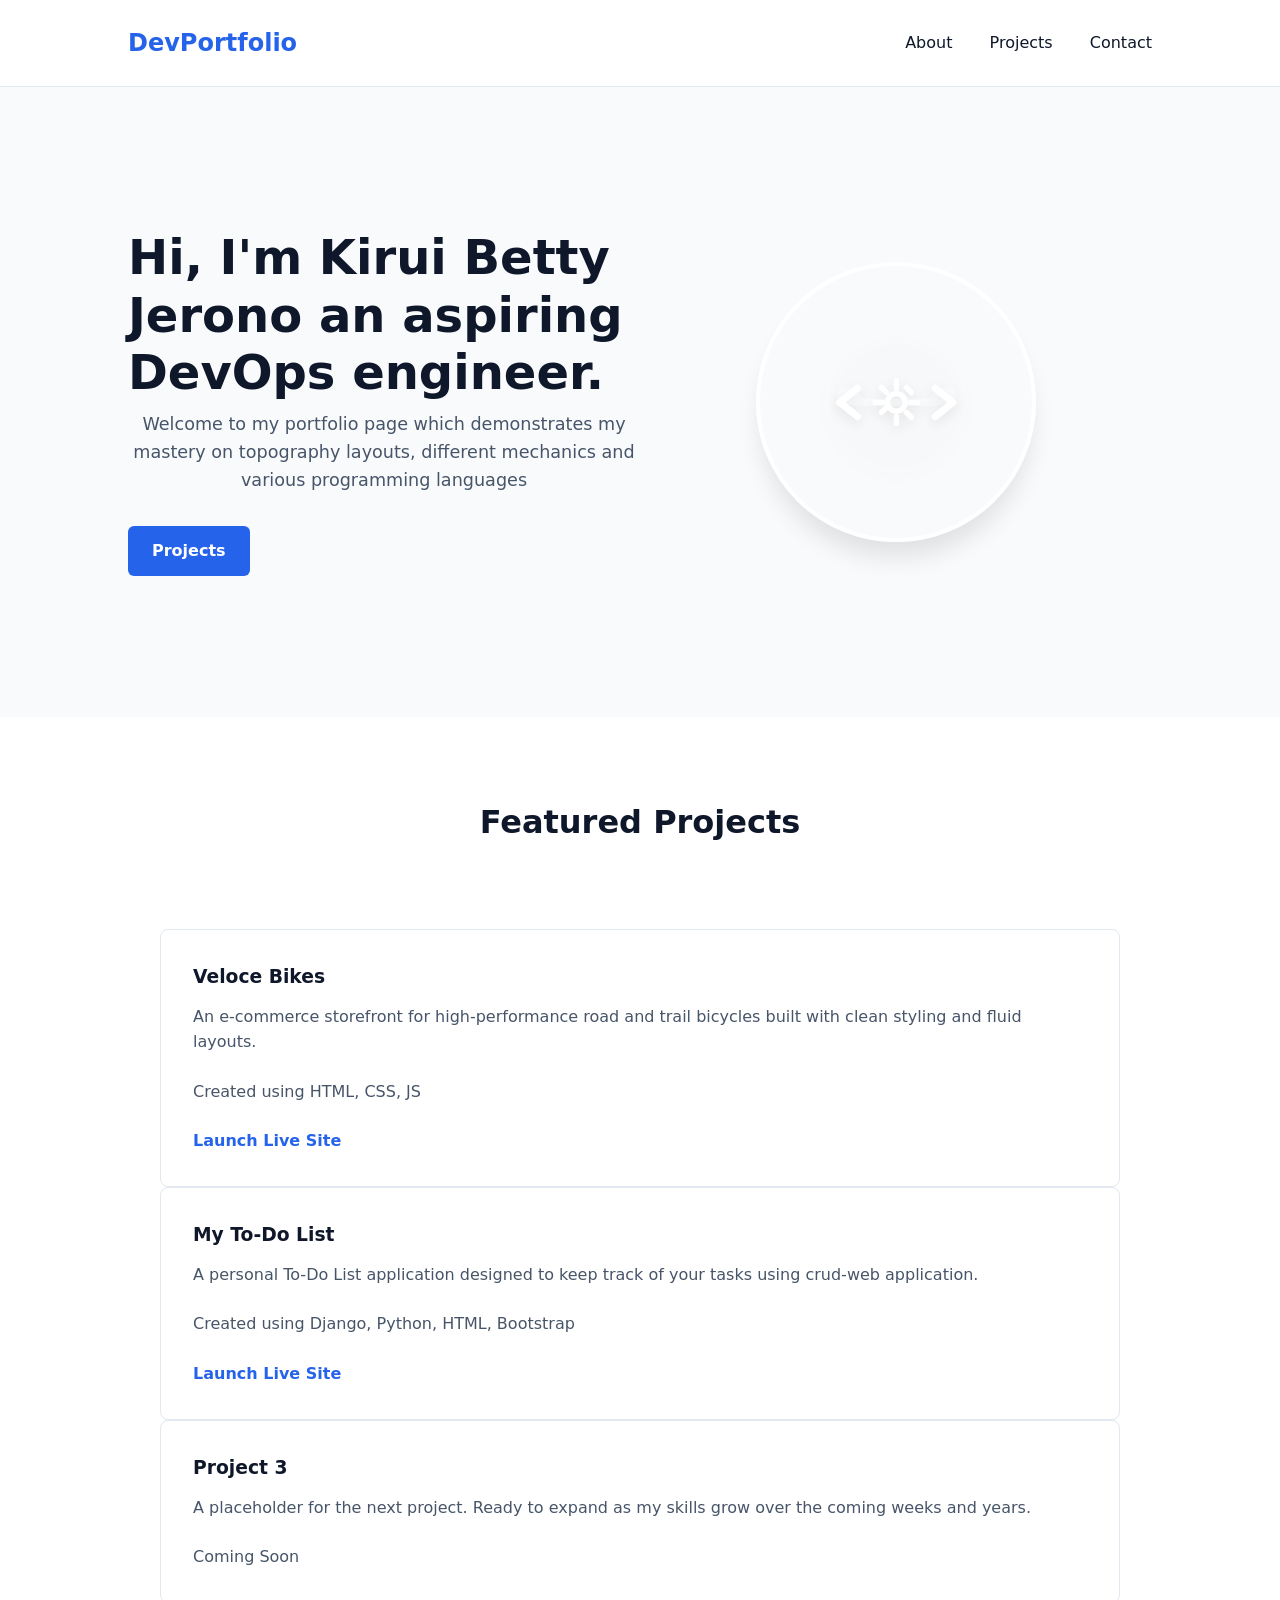
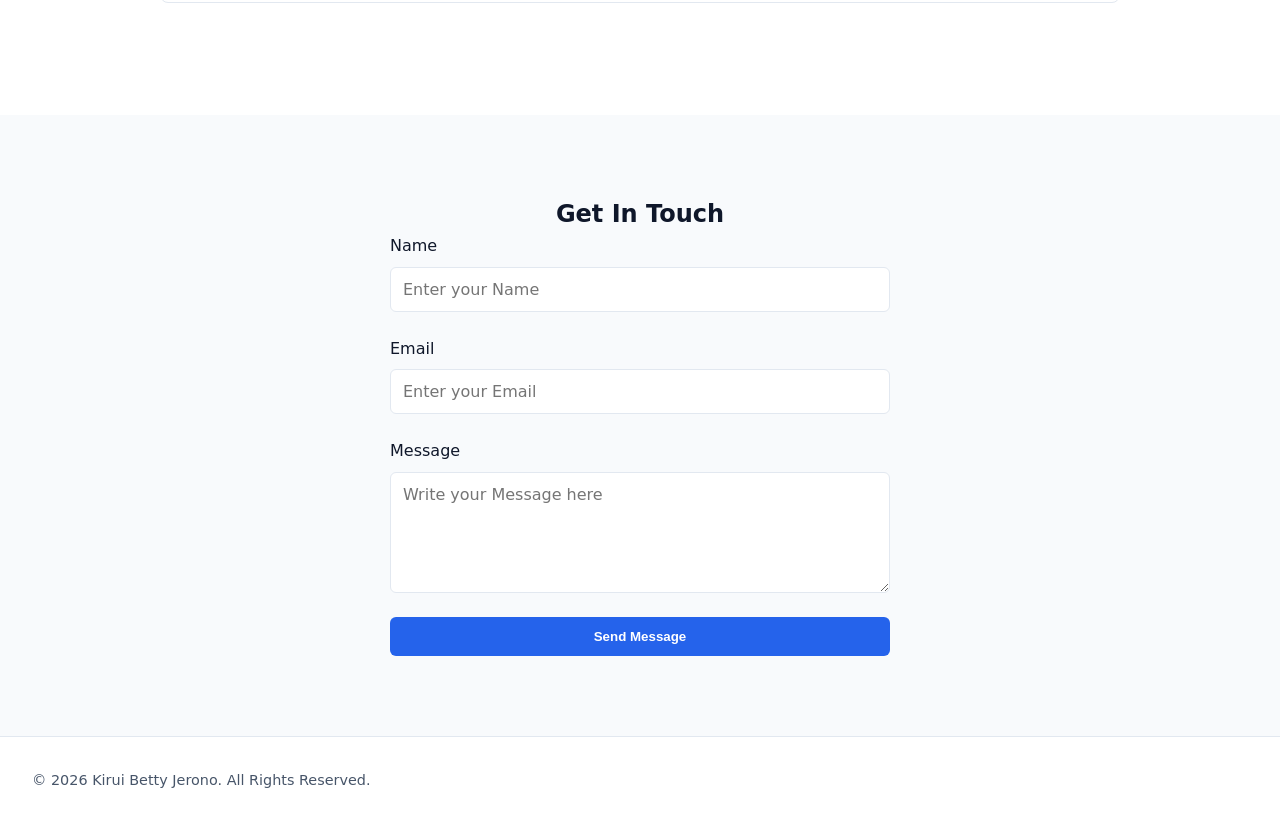
==== index.html @ 4b7d2c31 "Just updated my Portfolio with the newest application I made." ====
<!DOCTYPE html>
<html lang="en">
<head>
    <meta charset="UTF-8">
    <meta name="viewport" content="width=device-width, initial-scale=1.0">
    <title>Portfolio</title>
    <link rel="stylesheet" href="style.css">
    <link rel="icon" type="image/jpg" href="images/Avatar.jpg">
</head>
<body>
    
    <!-- Navigation header -->
     <header class="main-header">
        <div class="logo">DevPortfolio</div>
        <nav class="nav-links">
            <a href="#about">About</a>
            <a href="#projects">Projects</a>
            <a href="#contact">Contact</a>
        </nav>
     </header>

     <main>
        <!-- Hero Section -->
         <section id="about" class="hero-section">
            <div class="hero-content">
                <h1>Hi, I'm Kirui Betty Jerono an aspiring DevOps engineer.</h1>
                <p>Welcome to my portfolio page which demonstrates my mastery on topography layouts, different mechanics and various programming languages</p>
                <a href="#projects" class="btn">Projects</a>
            </div>

            <!-- Right Side: Flexbox Avatar Placeholder -->
             <div class="hero-avatar-wrapper">
                <div class="avatar-placeholder">

                    <!-- Inline DevOps Vector Graphics -->
                     <svg xmlns="" viewBox="0 0 100 100" class="devops-svg">
                        <!-- Glowing background design element -->
                        <circle cx="50" cy="50" r="40" fill="rgba(255, 255, 255, 0.1)" />

                        <!-- DevOps infrastructure loop / Infinity Sign-->
                        <path d="M30 50 C 20 35, 10 50 30 50 C 50 50, 50 50, 70 50 C 90 50, 80 35, 70 50 C 50 50, 50 50, 30 50 Z"
                              fill="none" stroke="#ffffff" stroke-width="4" stroke-linecap="round" stroke-linejoin="round" opacity="0.3"/>

                        <!-- Center Gear (Automation) -->
                        <path d="M50 38 L50 42 M50 58 L50 62 M38 50 L42 50 M58 50 L62 50 M41.5 41.5 L44.3 44.3 M55.7 55.7 L58.5 58.5 M41.5 55.7 L44.3 52.9 M55.7 41.5 L58.5 44.3" 
                              stroke="#ffffff" stroke-width="3" stroke-linecap="round" />/>
                        <circle cx="50" cy="50" r="5" fill="none" stroke="#ffffff" stroke-width="3" />
                        
                        <!-- Code Brackets (Development) -->
                        <path d="M28 42 L18 50 L28 58" fill="none" stroke="#ffffff" stroke-width="4" stroke-linecap="round" stroke-linejoin="round" />
                        <path d="M72 42 L82 50 L72 58" fill="none" stroke="#ffffff" stroke-width="4" stroke-linecap="round" stroke-linejoin="round" />
                     </svg>
                </div>
             </div>
         </section>

         <!-- Portfolio Gallery -->
          <section id="projects" class="projects-section">
            <h2>Featured Projects</h2>
            <div class="card-content">

                <!-- Project Card 1: Veloce Bikes -->
                 <article class="project-card">
                    <div class="card-content">
                        <h3>Veloce Bikes</h3>
                        <p>An e-commerce storefront for high-performance road and trail bicycles built with clean styling and fluid layouts.</p>
                        <p>Created using HTML, CSS, JS</p>
                        <a href="https://blockbird77.github.io/veloce-bikes-ecommerce/" target="_blank" class="card-link">Launch Live Site</a>
                    </div>
                 </article>

                 <!-- Project Card 2: My To-Do List -->
                  <article class="project-card">
                    <div class="card-content">
                        <h3>My To-Do List</h3>
                        <p>A personal To-Do List application designed to keep track of your tasks using crud-web application.</p>
                        <p>Created using Django, Python, HTML, Bootstrap</p>
                        <a href="https://bee77.pythonanywhere.com/" target="_blank" class="card-link">Launch Live Site</a>
                    </div>
                  </article>

                 <!-- Project Card 3: My next project -->
                  <article class="project-card">
                    <div class="card-content">
                        <h3>Project 3</h3>
                        <p>A placeholder for the next project. Ready to expand as my skills grow over the coming weeks and years.</p>
                        <span class="card-link-disabled">Coming Soon</span>
                    </div>
                 </article>
            </div>
          </section>

          <!-- Contact Form -->
           <section id="contact" class="contact-section">
            <h2>Get In Touch</h2>
            <form action="" class="contact-form">
                <div class="form-group">
                    <label for="name">Name</label>
                    <input type="text" id="name" required placeholder="Enter your Name">
                </div>
                <div class="form-group">
                    <label for="email">Email</label>
                    <input type="email" id="email" required placeholder="Enter your Email">
                </div>
                <div class="form-group">
                    <label for="message">Message</label>
                    <textarea name="message" id="message" rows="5" required placeholder="Write your Message here"></textarea>
                </div>
                <button type="submit" class="btn"> Send Message</button>
            </form>
           </section>
     </main>

     <!-- Footer -->
      <footer class="main-footer">
        <p> © 2026 Kirui Betty Jerono. All Rights Reserved. </p>
      </footer>
</body>
</html>
---- style.css ----
/* CSS Variables (Dark Mode Setup) */
*{
    margin: 0;
    padding: 0;
    box-sizing: border-box;
}
:root{
    --bg-primary: #ffffff;
    --bg-secondary: #f8fafc;
    --card-bg: #ffffff;
    --text-main: #0f172a;
    --text-muted: #475569;
    --accent: #2563eb;
    --border-colour: #e2e8f0;
}

/* Automatic Dark Mode Switcher */
@media (prefers-color-scheme: dark) {
    :root {
        --bg-primary: #0f172a;
        --bg-secondary: #1e293b;
        --card-bg: #1e293b;
        --text-main: #f8fafc;
        --text-muted: #94a3b8;
        --accent: #3b82f6;
        --border-colour: #334155; 
    }
}
html{
    scroll-behavior: smooth;
}
body{
    font-family: system-ui, -apple-system, BlinkMacSystemFont, 'Segoe UI', Roboto, Oxygen, Ubuntu, Cantarell, 'Open Sans', 'Helvetica Neue', sans-serif;
    background-color: var(--bg-primary);
    color: var(--text-main);
    line-height: 1.6;
    transition: background-colour 0.3s ease, colour 0.3s ease;
}

/* Layouts (Header & Nav) */
.main-header{
    display: flex;
    justify-content: space-between;
    align-items: center;
    padding: 1.5rem 10%;
    background-color: var(--bg-primary);
    border-bottom: 1px solid var(--border-colour);
    position: sticky;
    top: 0;
    z-index: 100;
}
.logo{
    font-size: 1.5rem;
    font-weight: 700;
    color: var(--accent);
}
.nav-links a{
    color: var(--text-main);
    text-decoration: none;
    margin-left: 2rem;
    font-weight: 500;
    transition: colour 0.2s;
}
.nav-links a:hover{
    color: var(--accent);
}

/* Sections (Flexbox Hero) */
section{
    padding: 5rem 10%;
}
.hero-section{
    display: flex;
    justify-content: center;
    align-items: center;
    min-height: 70vh;
    background-color: var(--bg-secondary);
}
.hero-content{
    flex: 1;
    text-align: left;
}
.hero-content h1{
    font-size: 3rem;
    margin-bottom: 0.5rem;
    line-height: 1.2;
}
.hero-content p{
    font-size: 1.2rem;
    color: var(--text-muted);
    max-width: 600px;
    margin-bottom: 2rem;
    align-items: center;
    text-align: center;
}
.hero-container{
    display: flex;
    align-items: center;
    justify-content: space-between;
    width: 100%;
    gap: 4rem;
}
.subtitle{
    font-size: 1.4rem;
    color: var(--accent);
    font-weight: 600;
    margin-bottom: 1.5rem;
}
.hero-content p:not(.subtitle){
    font-size: 1.1rem;
    color: var(--text-muted);
    margin-bottom: 2rem;
    max-width: 550px;
}
.hero-avatar-wrapper{
    flex: 1;
    display: flex;
    justify-content: center;
    align-items: center;
}
.avatar-placeholder{
    width: 280px;
    height: 280px;
    border-radius: 50%;
    background: linear-gradient(135deg var(--accent));
    display: flex;
    justify-content: center;
    align-items: center;
    box-shadow: 0 20px 25px -5px rgba(0, 0, 0, 0.1);
    border: 4px solid var(--card-bg);
}
.avatar-placeholder span{
    color: #ffffff;
    font-size: 4rem;
    font-weight: 700;
    letter-spacing: 2px;
}
.avatar-placeholder img{
    width: 100%;
    height: 100%;
    object-fit: cover;
    border-radius: 50%;
}
.devops-svg{
    width: 65%;
    height: 65%;
    filter: drop-shadow( 0 4px 6px rgba(0, 0, 0, 0.1));
}
.btn{
    display: inline-block;
    background-color: var(--accent);
    color: #ffffff;
    padding: 0.75rem 1.5rem;
    border: none;
    border-radius: 6px;
    text-decoration: none;
    font-weight: 600;
    cursor: pointer;
    transition: opacity 0.2s;
}
.btn:hover{
    opacity: 0.9;
}

/* Responsive design: Stacj vertically on smaller screens */
@media (max-width: 768px) {
    .hero-container{
        flex-direction: column-reverse;
        text-align: center;
        gap: 2rem;
    }
    .hero-content{
        text-align: center;
    }
    .hero-content p:not(.subtitle) {
        margin: 0 auto 2rem auto;
    }
    .avatar-placeholder{
        width: 200px;
        height: 200px;
    }
}

/* Grid (Project Section) */
.projects-section h2{
    text-align: center;
    margin-bottom: 3rem;
    font-size: 2rem;
}
.projects-grid{
    display: grid;
    grid-template-columns: repeat(auto-fit, minmax(300px, 1fr));
    gap: 2rem;
}
.project-card{
    background-color: var(--card-bg);
    border: 1px solid var(--border-colour);
    border-radius: 8px;
    overflow: hidden;
    transition: transform 0.2s, box-shadow 0.2s;
}
.project-card:hover{
    transform: translateY(-4px);
    box-shadow: 0 10px 15px -3px rgba(0, 0, 0, 0.1);
}
.card-content{
    padding: 2rem;
}
.card-content h3{
    margin-bottom: 0.75rem;
}
.card-content p{
    color: var(--text-muted);
    margin-bottom: 1.5rem;
}
.card-link{
    color: var(--accent);
    text-decoration: none;
    font-weight: 600;
}.card-link-disabled{
    color: var(--text-muted);
    font-size: italic;
}

/* Forms & Inputs (Contact Section) */
.contact-section{
    background-color: var(--bg-secondary);
    display: flex;
    flex-direction: column;
    align-items: center;
}
.contact-form{
    width: 100%;
    max-width: 500px;
    display: flex;
    flex-direction: column;
    gap: 1.5rem;
}
.form-group{
    display: flex;
    flex-direction: column;
    gap: 0.5rem;
}
.form-group label{
    font-weight: 500;
}
.form-group input, .form-group textarea{
    padding: 0.75rem;
    border: 1px solid var(--border-colour);
    border-radius: 6px;
    background-color: var(--bg-primary);
    color: var(--text-main);
    font-family: inherit;
    font-size: 1rem;
}.form-group input:focus{
    outline: 2px solid var(--accent);
}

/* Footer */
.main-footer{
    text-align: canter;
    padding: 2rem;
    border-top: 1px solid var(--border-colour);
    color: var(--text-muted);
    font-size: 0.9rem;
}
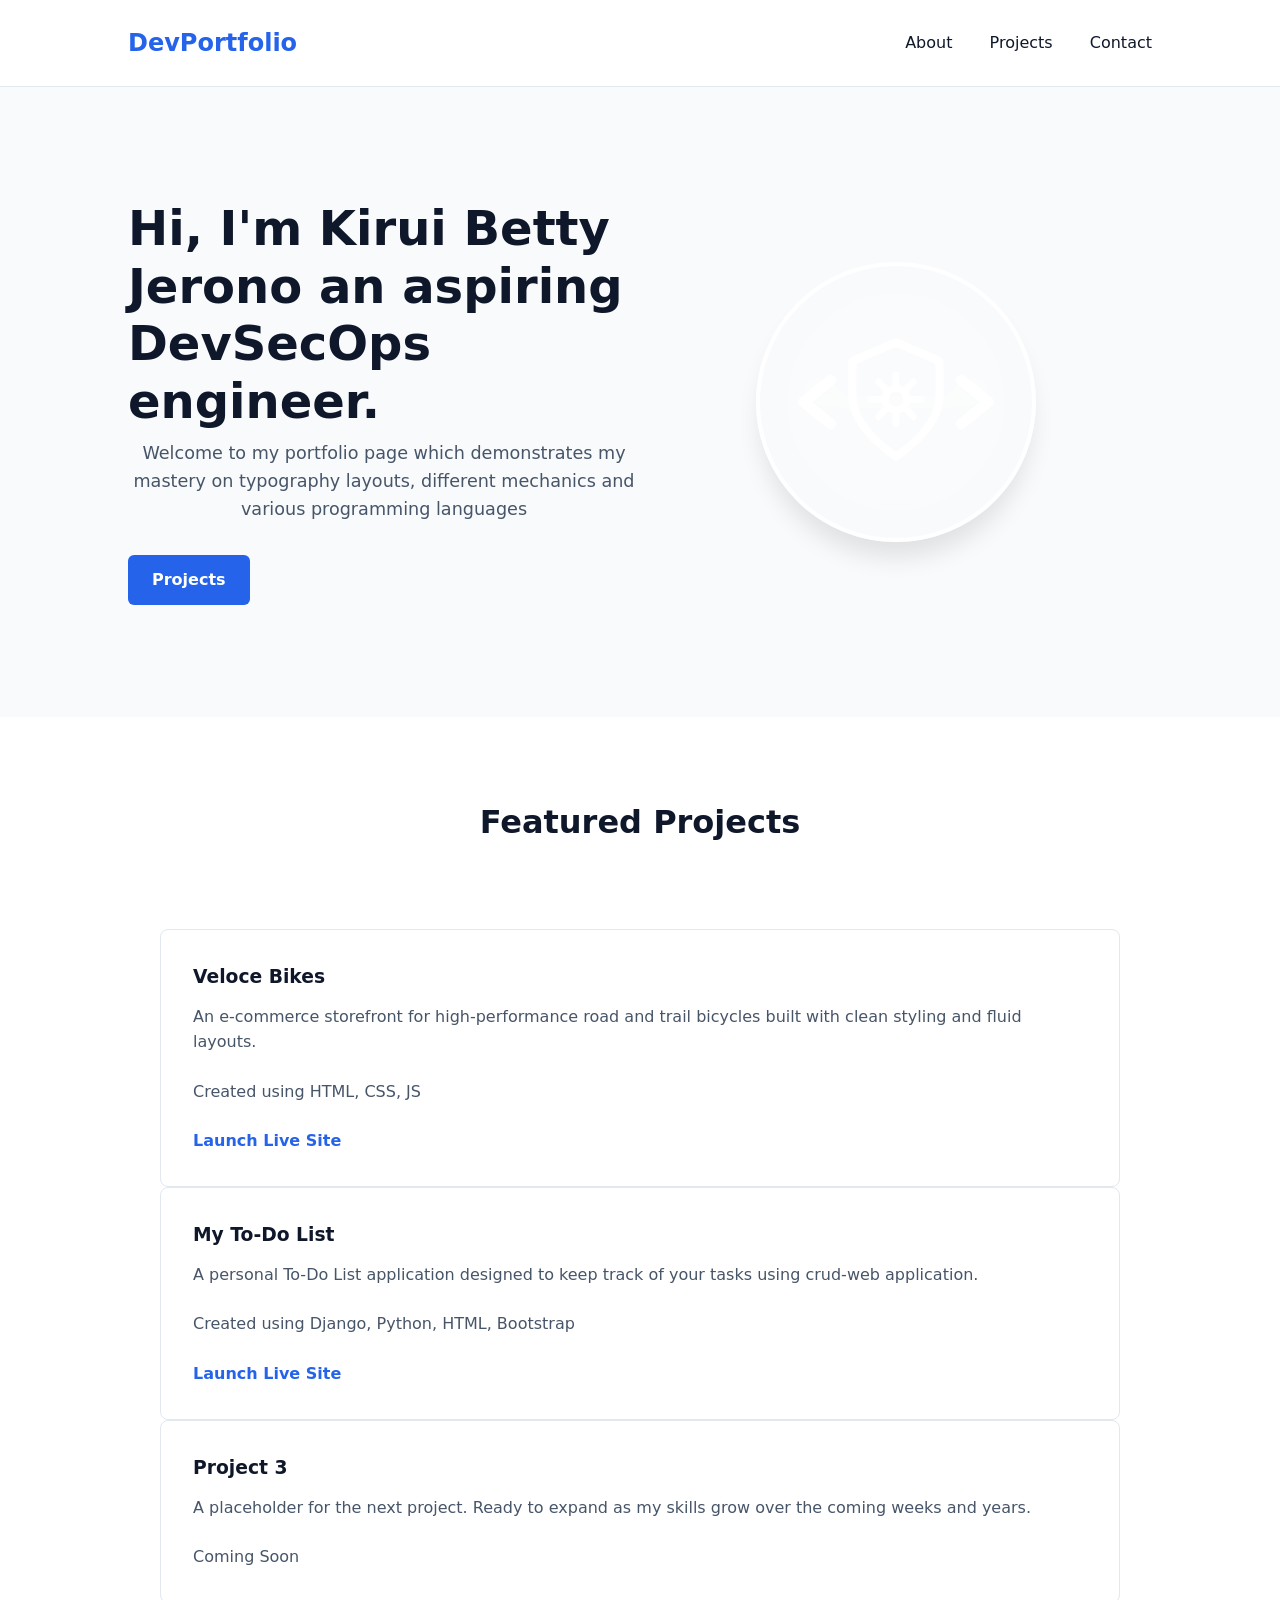
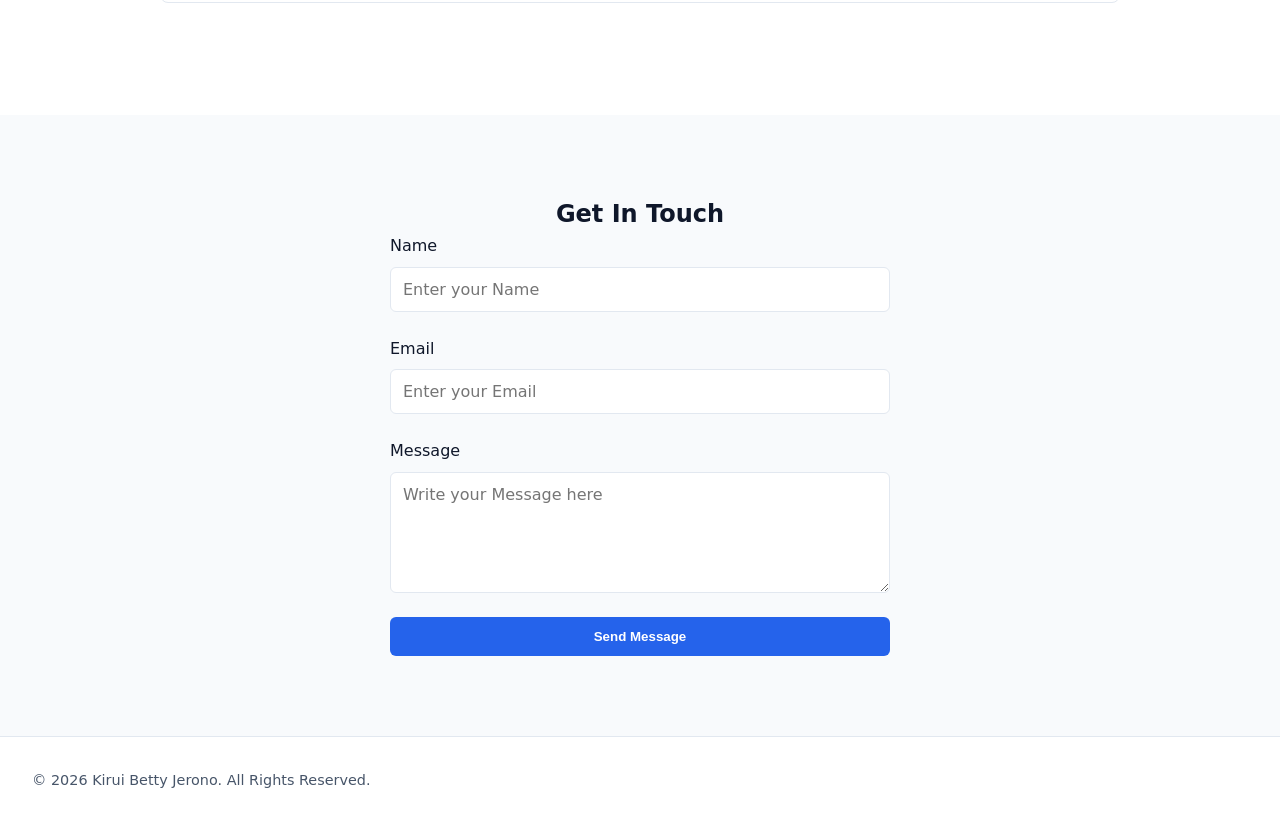
==== commit ad1e3c85: "Updating Sec in DevSecOps and changing minor words." ====
--- a/index.html
+++ b/index.html
@@ -23,8 +23,8 @@
         <!-- Hero Section -->
          <section id="about" class="hero-section">
             <div class="hero-content">
-                <h1>Hi, I'm Kirui Betty Jerono an aspiring DevOps engineer.</h1>
-                <p>Welcome to my portfolio page which demonstrates my mastery on topography layouts, different mechanics and various programming languages</p>
+                <h1>Hi, I'm Kirui Betty Jerono an aspiring DevSecOps engineer.</h1>
+                <p>Welcome to my portfolio page which demonstrates my mastery on typography layouts, different mechanics and various programming languages</p>
                 <a href="#projects" class="btn">Projects</a>
             </div>
 
@@ -32,23 +32,27 @@
              <div class="hero-avatar-wrapper">
                 <div class="avatar-placeholder">
 
-                    <!-- Inline DevOps Vector Graphics -->
-                     <svg xmlns="" viewBox="0 0 100 100" class="devops-svg">
+                    <!-- Inline DevSecOps Vector Graphics -->
+                     <svg xmlns="http://w3.org" viewBox="0 0 100 100" class="devsecops-svg">
                         <!-- Glowing background design element -->
                         <circle cx="50" cy="50" r="40" fill="rgba(255, 255, 255, 0.1)" />
 
                         <!-- DevOps infrastructure loop / Infinity Sign-->
                         <path d="M30 50 C 20 35, 10 50 30 50 C 50 50, 50 50, 70 50 C 90 50, 80 35, 70 50 C 50 50, 50 50, 30 50 Z"
                               fill="none" stroke="#ffffff" stroke-width="4" stroke-linecap="round" stroke-linejoin="round" opacity="0.3"/>
+                        
+                        <!-- Security Shield (Sec) -->
+                        <path d="M50 28 L66 35 V48 C66 60 50 70 50 70 C50 70 34 60 34 48 V35 Z"
+                              fill="rgba(255, 255, 255, 0.08)" stroke="#ffffff" stroke-width="3" stroke-linejoin="round" />
 
-                        <!-- Center Gear (Automation) -->
-                        <path d="M50 38 L50 42 M50 58 L50 62 M38 50 L42 50 M58 50 L62 50 M41.5 41.5 L44.3 44.3 M55.7 55.7 L58.5 58.5 M41.5 55.7 L44.3 52.9 M55.7 41.5 L58.5 44.3" 
-                              stroke="#ffffff" stroke-width="3" stroke-linecap="round" />/>
-                        <circle cx="50" cy="50" r="5" fill="none" stroke="#ffffff" stroke-width="3" />
+                        <!-- Center Gear (Ops / Automation) -->
+                        <path d="M50 40 L50 43 M50 55 L50 58 M41 49 L44 49 M56 49 L59 49 M43.6 42.6 L45.8 44.8 M54.2 53.2 L56.4 55.4 M43.6 55.4 L45.8 53.2 M54.2 44.8 L56.4 42.6" 
+                              stroke="#ffffff" stroke-width="2.5" stroke-linecap="round" />
+                        <circle cx="50" cy="49" r="4" fill="none" stroke="#ffffff" stroke-width="2.5" />
                         
-                        <!-- Code Brackets (Development) -->
-                        <path d="M28 42 L18 50 L28 58" fill="none" stroke="#ffffff" stroke-width="4" stroke-linecap="round" stroke-linejoin="round" />
-                        <path d="M72 42 L82 50 L72 58" fill="none" stroke="#ffffff" stroke-width="4" stroke-linecap="round" stroke-linejoin="round" />
+                        <!-- Code Brackets (Dev / Development) -->
+                        <path d="M26 42 L16 50 L26 58" fill="none" stroke="#ffffff" stroke-width="4" stroke-linecap="round" stroke-linejoin="round" />
+                        <path d="M74 42 L84 50 L74 58" fill="none" stroke="#ffffff" stroke-width="4" stroke-linecap="round" stroke-linejoin="round" />
                      </svg>
                 </div>
              </div>
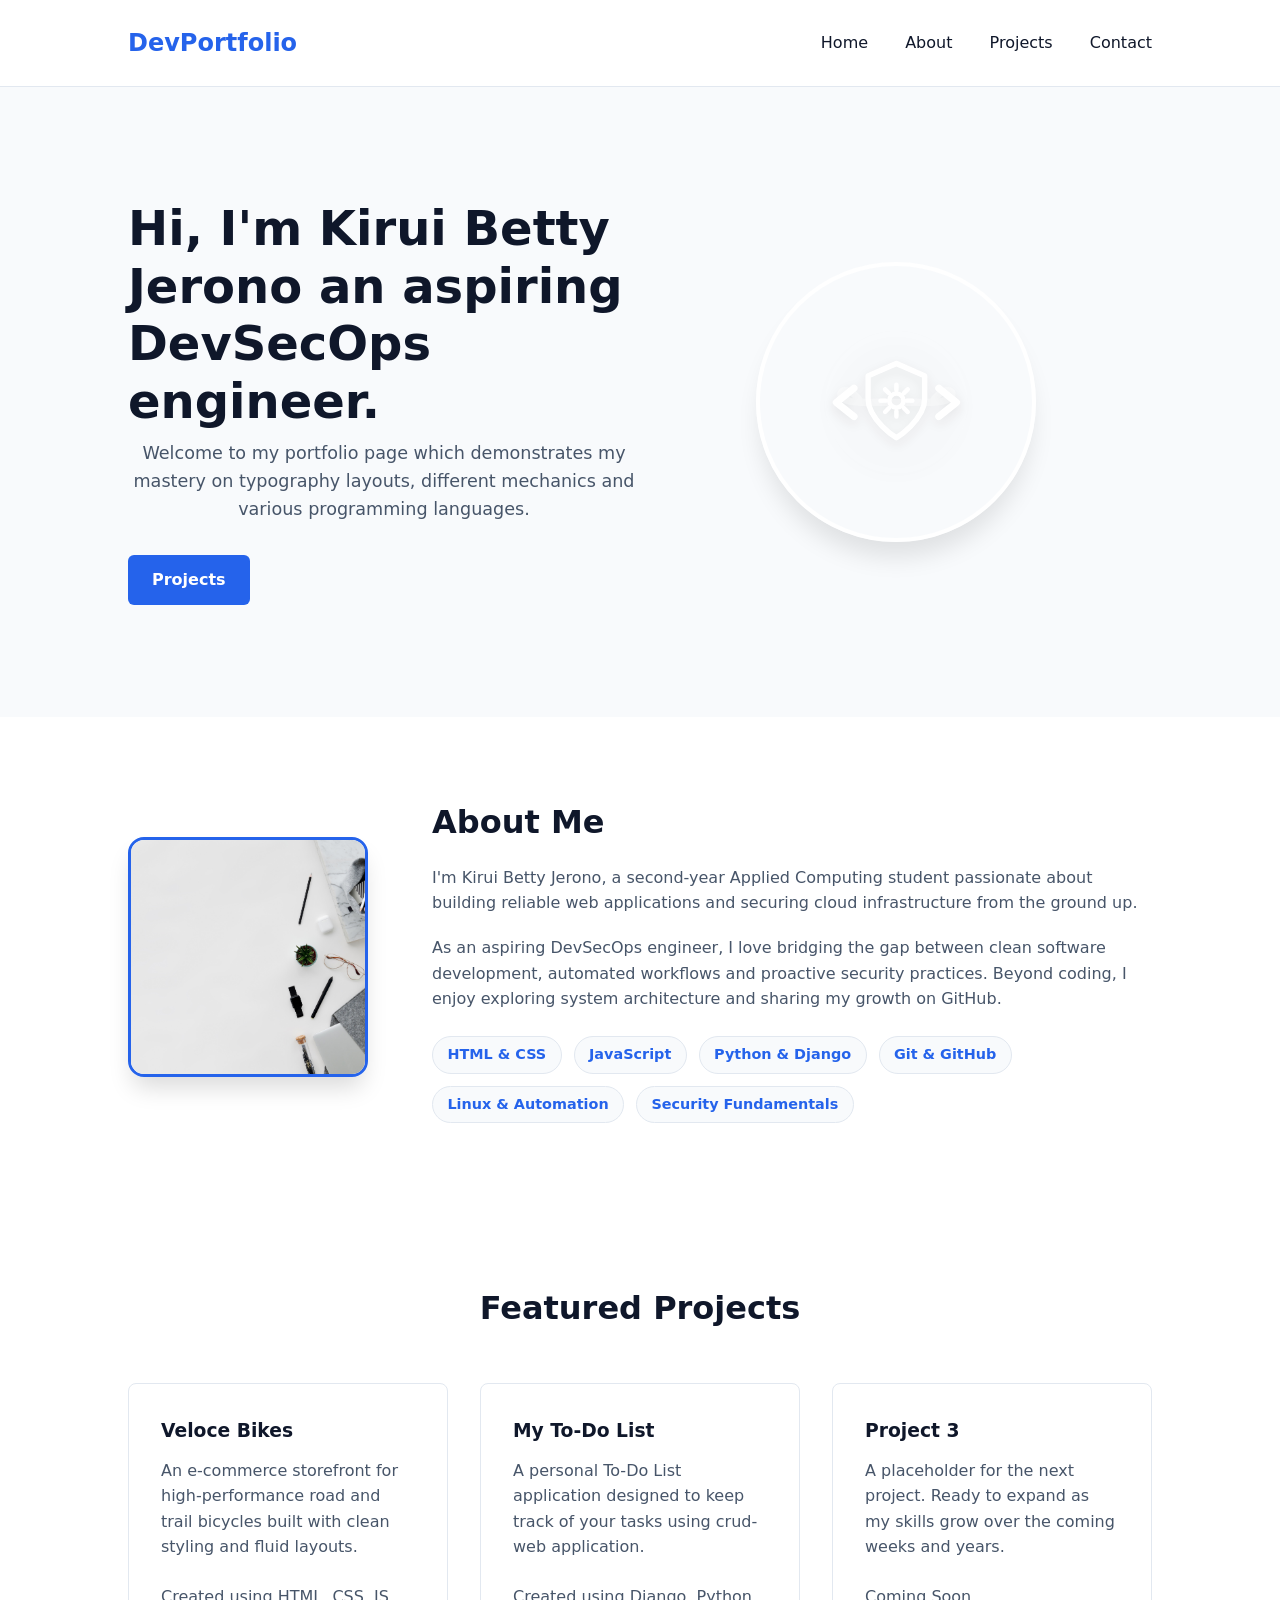
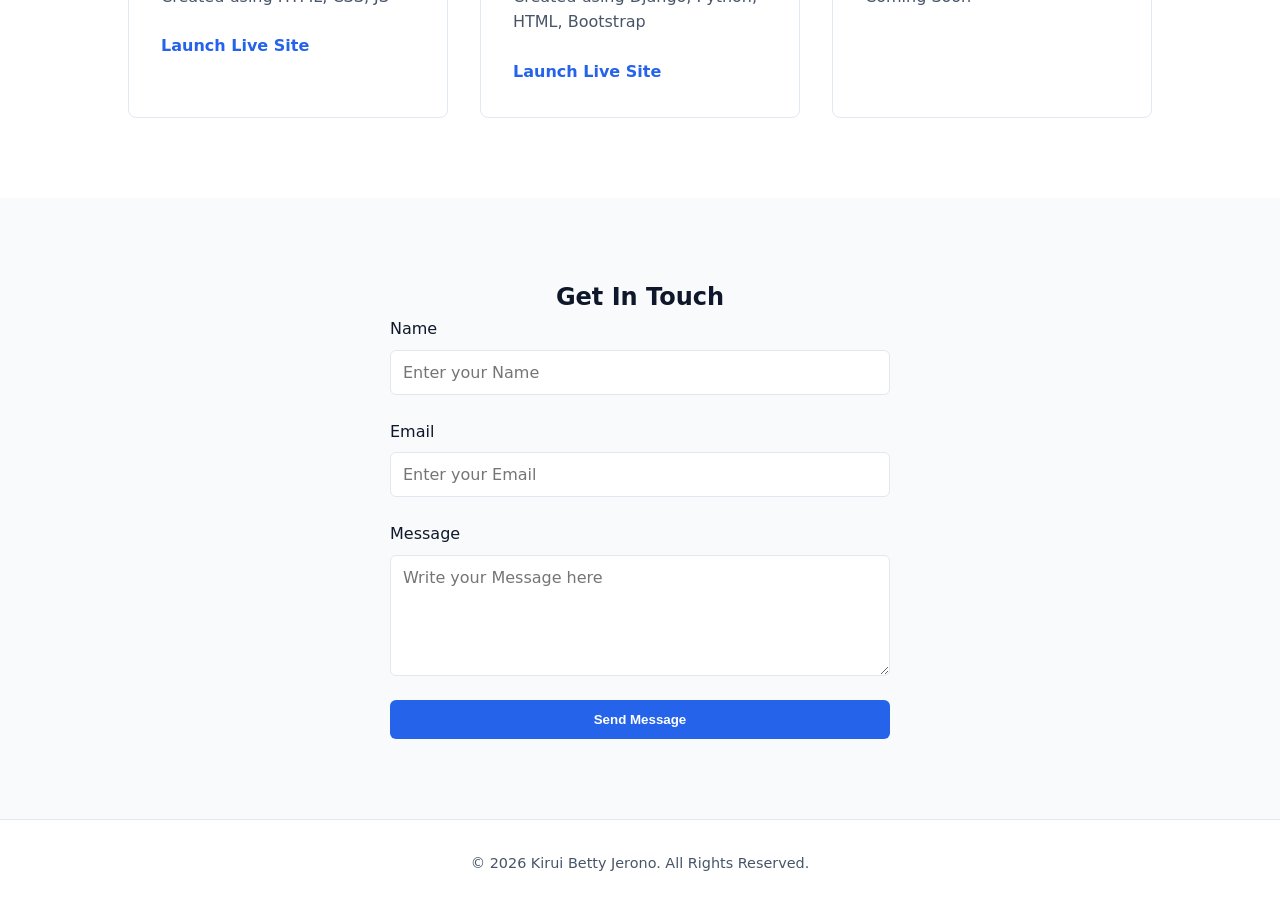
==== commit 11b1546b: "Adding a home page and About Me page and updating CSS." ====
--- a/index.html
+++ b/index.html
@@ -13,6 +13,7 @@
      <header class="main-header">
         <div class="logo">DevPortfolio</div>
         <nav class="nav-links">
+            <a href="#home">Home</a>
             <a href="#about">About</a>
             <a href="#projects">Projects</a>
             <a href="#contact">Contact</a>
@@ -21,10 +22,10 @@
 
      <main>
         <!-- Hero Section -->
-         <section id="about" class="hero-section">
+         <section id="home" class="hero-section">
             <div class="hero-content">
                 <h1>Hi, I'm Kirui Betty Jerono an aspiring DevSecOps engineer.</h1>
-                <p>Welcome to my portfolio page which demonstrates my mastery on typography layouts, different mechanics and various programming languages</p>
+                <p>Welcome to my portfolio page which demonstrates my mastery on typography layouts, different mechanics and various programming languages.</p>
                 <a href="#projects" class="btn">Projects</a>
             </div>
 
@@ -58,10 +59,32 @@
              </div>
          </section>
 
+         <!-- About Me Section -->
+          <section id="about" class="about-section">
+            <div class="about-container">
+                <div class="about-image">
+                    <img src="images/Avatar.jpg" alt="Kirui Betty Jerono">
+                </div>
+                <div class="about-text">
+                    <h2>About Me</h2>
+                    <p>I'm Kirui Betty Jerono, a second-year Applied Computing student passionate about building reliable web applications and securing cloud infrastructure from the ground up.</p>
+                    <p>As an aspiring DevSecOps engineer, I love bridging the gap between clean software development, automated workflows and proactive security practices. Beyond coding, I enjoy exploring system architecture and sharing my growth on GitHub.</p>
+                    <div class="skills-tags">
+                        <span>HTML &amp; CSS</span>
+                        <span>JavaScript</span>
+                        <span>Python &amp; Django</span>
+                        <span>Git &amp; GitHub</span>
+                        <span>Linux &amp; Automation</span>
+                        <span>Security Fundamentals</span>
+                    </div>
+                </div>
+            </div>
+          </section>
+
          <!-- Portfolio Gallery -->
           <section id="projects" class="projects-section">
             <h2>Featured Projects</h2>
-            <div class="card-content">
+            <div class="projects-grid">
 
                 <!-- Project Card 1: Veloce Bikes -->
                  <article class="project-card">
--- a/style.css
+++ b/style.css
@@ -122,7 +122,7 @@
     width: 280px;
     height: 280px;
     border-radius: 50%;
-    background: linear-gradient(135deg var(--accent));
+    background: linear-gradient(135deg, #0f172a var(--accent));
     display: flex;
     justify-content: center;
     align-items: center;
@@ -141,7 +141,7 @@
     object-fit: cover;
     border-radius: 50%;
 }
-.devops-svg{
+.devsecops-svg{
     width: 65%;
     height: 65%;
     filter: drop-shadow( 0 4px 6px rgba(0, 0, 0, 0.1));
@@ -181,6 +181,58 @@
     }
 }
 
+/* About Me Section */
+.about-section{
+    background-color: var(--bg-primary);
+}
+.about-container{
+    display: flex;
+    align-items: center;
+    gap: 4rem;
+    max-width: 1100px;
+    margin: 0 auto;
+}
+.about-image img{
+    width: 240px;
+    height: 240px;
+    object-fit: cover;
+    border-radius: 16px;
+    border: 3px solid var(--accent);
+    box-shadow: 0 15px 25px -5px rgba(0, 0, 0, 0.15);
+}
+.about-text h2{
+    font-size: 2rem;
+    margin-bottom: 1rem;
+}
+.about-text p{
+    color: var(--text-muted);
+    margin-bottom: 1.2rem;
+}
+.skills-tags{
+    display: flex;
+    flex-wrap: wrap;
+    gap: 0.75rem;
+    margin-top: 1.5rem;
+}
+.skills-tags span{
+    background-color: var(--bg-secondary);
+    color: var(--accent);
+    border: 1px solid var(--border-colour);
+    padding: 0.4rem 0.9rem;
+    border-radius: 20px;
+    font-size: 0.9rem   ;
+    font-weight: 600;
+}
+@media (max-width: 768px){
+    .about-container{
+        flex-direction: column;
+        text-align: center;
+        gap: 2rem;
+    }
+    .skills-tags{
+        justify-content: center;
+    }
+}
 /* Grid (Project Section) */
 .projects-section h2{
     text-align: center;
@@ -252,13 +304,13 @@
     color: var(--text-main);
     font-family: inherit;
     font-size: 1rem;
-}.form-group input:focus{
+}.form-group input:focus, .form-group textarea:focus{
     outline: 2px solid var(--accent);
 }
 
 /* Footer */
 .main-footer{
-    text-align: canter;
+    text-align: center;
     padding: 2rem;
     border-top: 1px solid var(--border-colour);
     color: var(--text-muted);
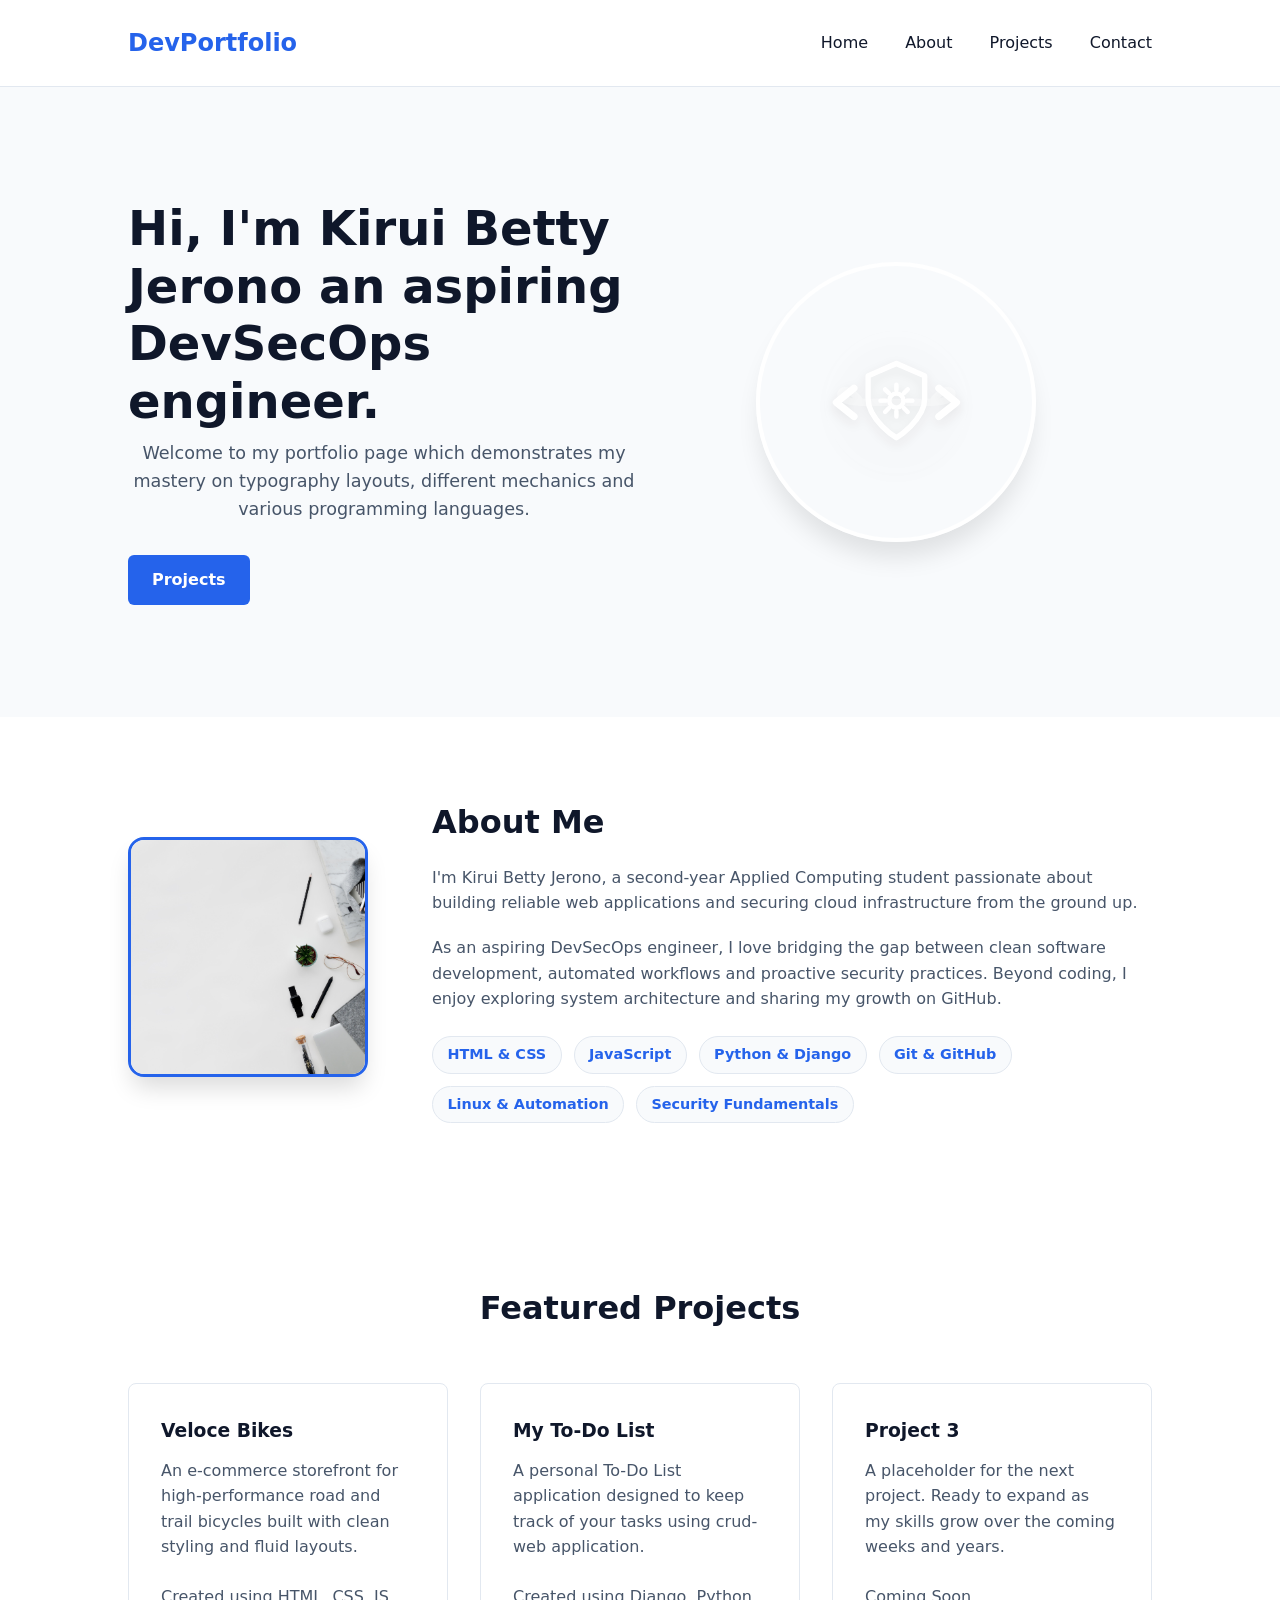
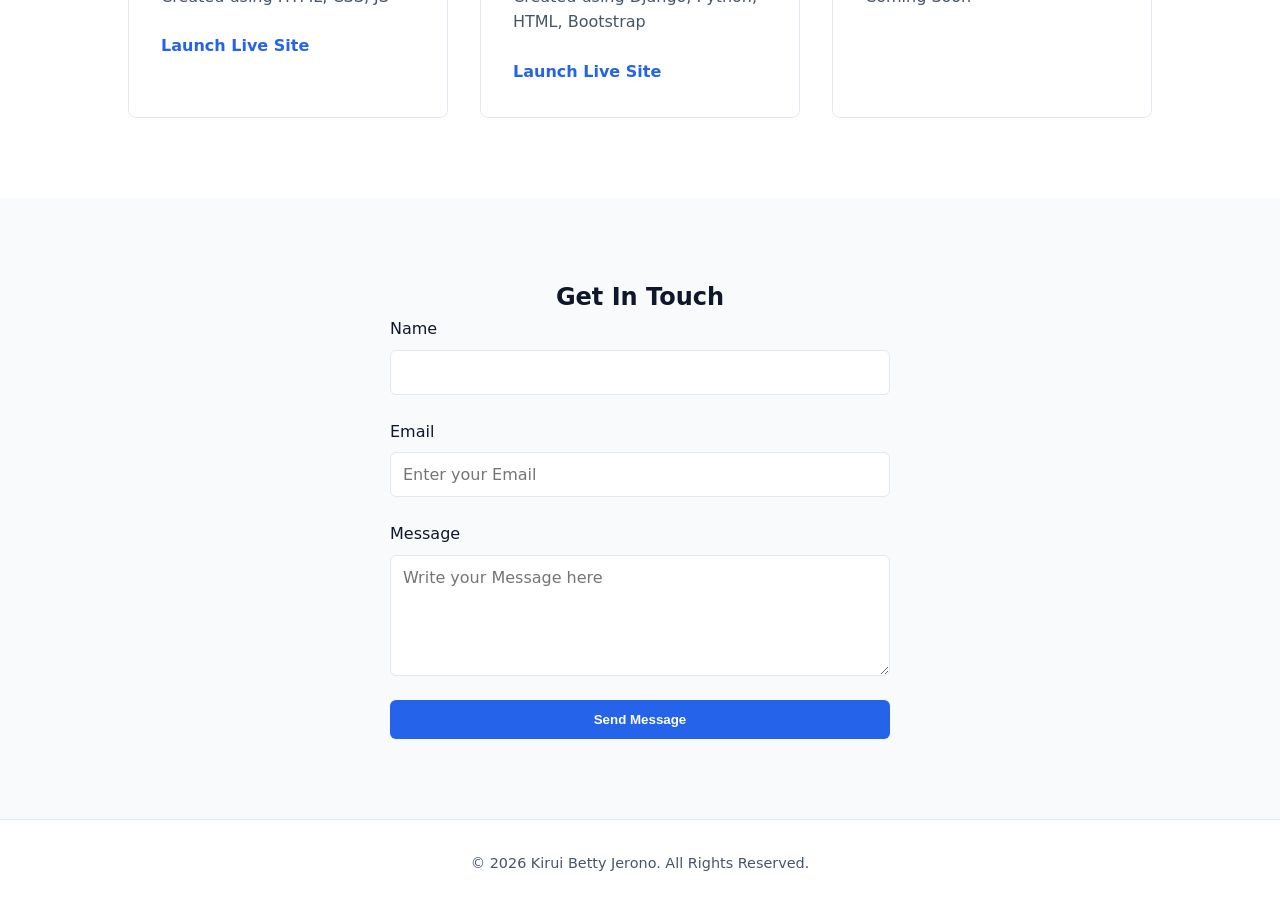
==== commit 21d46044: "Making the form section active and updating the CSS." ====
--- a/index.html
+++ b/index.html
@@ -120,14 +120,14 @@
           <!-- Contact Form -->
            <section id="contact" class="contact-section">
             <h2>Get In Touch</h2>
-            <form action="" class="contact-form">
+            <form action="https://formspree.io/f/myewbwaq" method="POST" class="contact-form">
                 <div class="form-group">
                     <label for="name">Name</label>
-                    <input type="text" id="name" required placeholder="Enter your Name">
+                    <input type="text" id="name" name="name placeholder="Enter your Name">
                 </div>
                 <div class="form-group">
                     <label for="email">Email</label>
-                    <input type="email" id="email" required placeholder="Enter your Email">
+                    <input type="email" id="email" name="" required placeholder="Enter your Email">
                 </div>
                 <div class="form-group">
                     <label for="message">Message</label>
--- a/style.css
+++ b/style.css
@@ -233,6 +233,32 @@
         justify-content: center;
     }
 }
+.social-links{
+    display: flex;
+    flex-wrap: wrap;
+    gap: 1rem;
+    margin-top: 1.5rem;
+}
+.social-btn{
+    display: inline-block;
+    padding: 0.55rem 1.2rem;
+    border-radius: 6px;
+    border: 1px solid var(--accent);
+    color: var(--accent);
+    text-decoration: none;
+    font-weight: 600;
+    font-size: 0.95rem;
+    transition: background-colour 0.2s, colour 0.2s;
+}
+.social-btn:hover:not(.social-placeholder){
+    background-color: var(--accent);
+    color: #ffffff;
+}
+.social-placeholder{
+    border-color: var(--border-colour);
+    color: var(--text-muted);
+    cursor: default;
+}
 /* Grid (Project Section) */
 .projects-section h2{
     text-align: center;
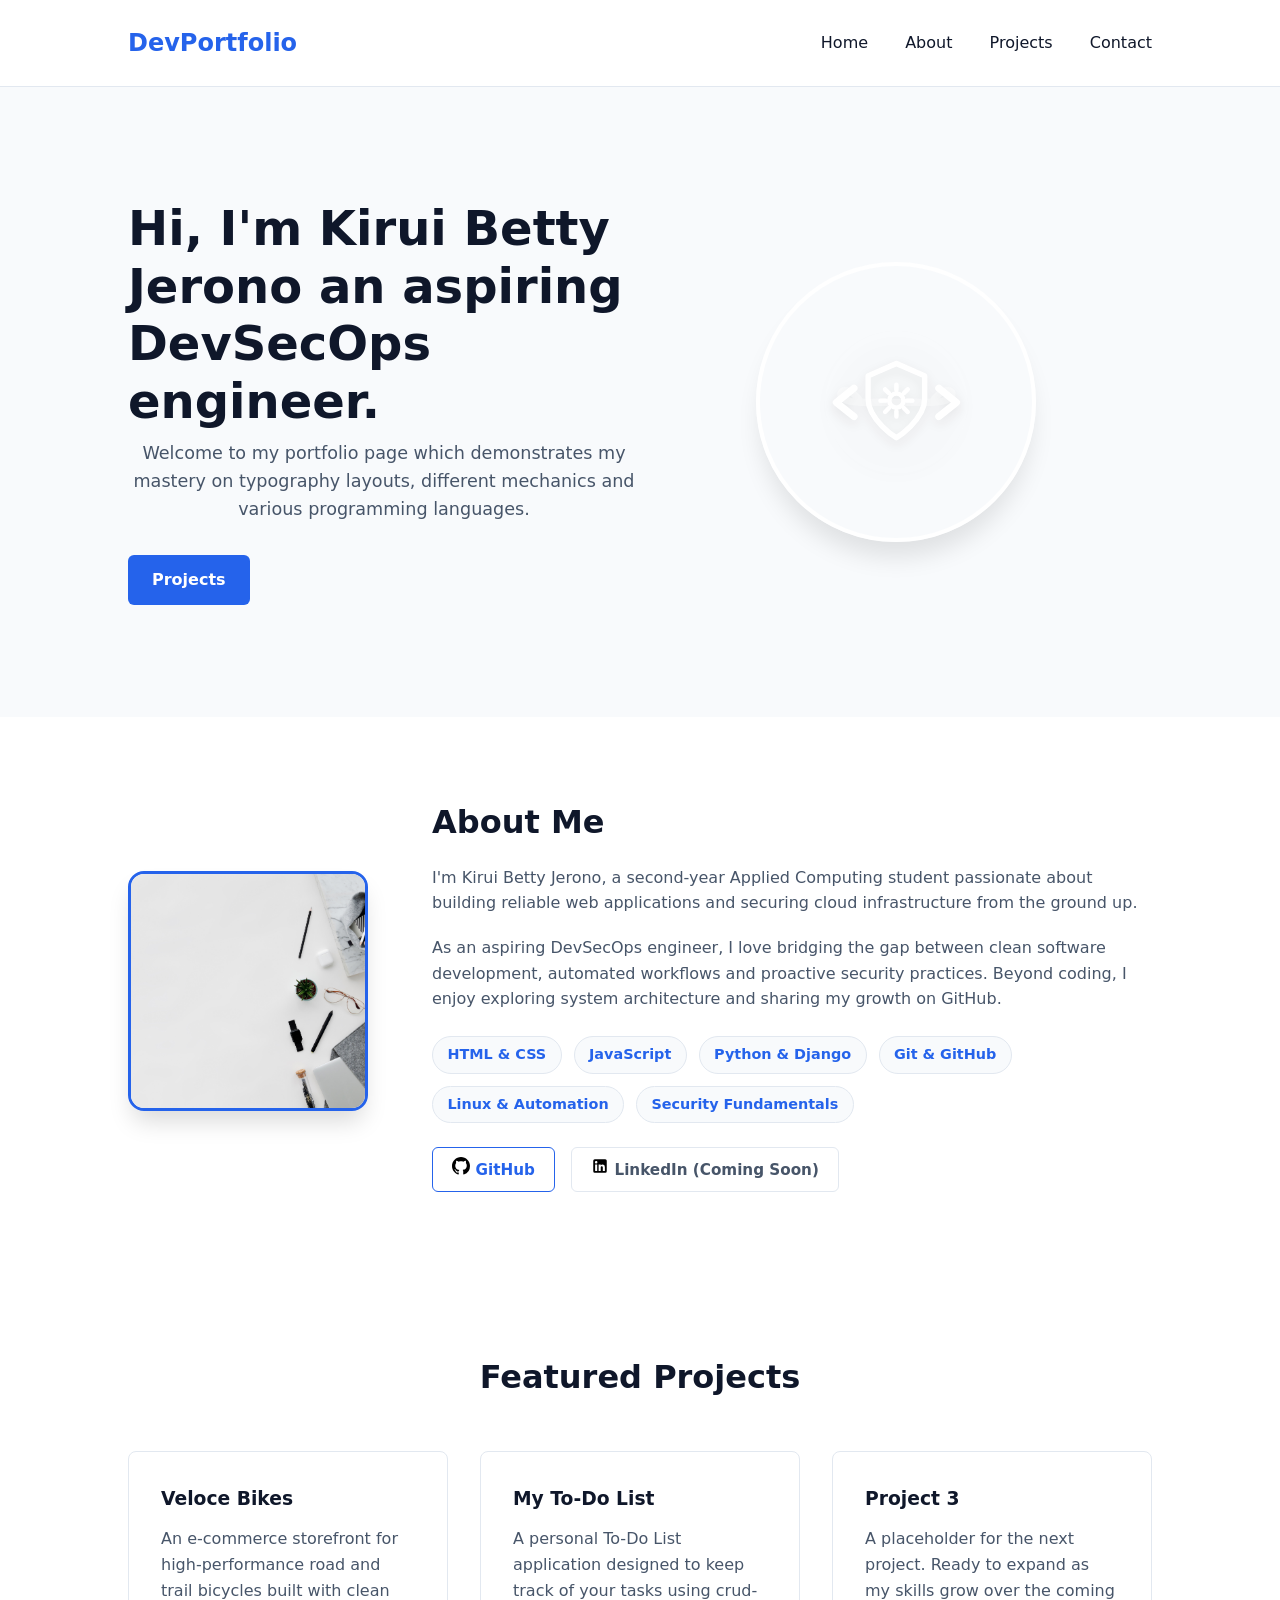
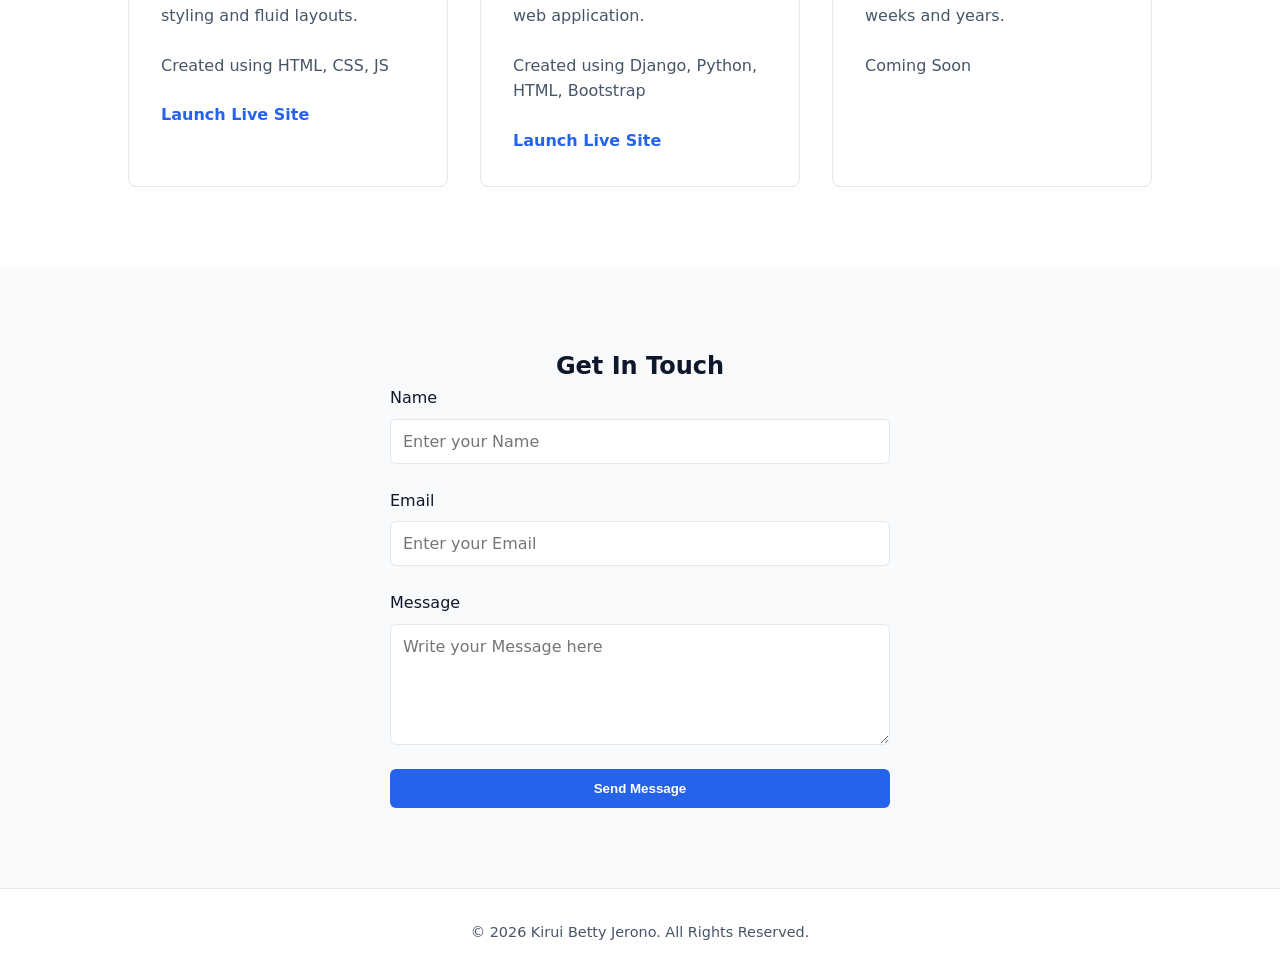
==== commit 45f3adca: "Adding inline SVG icons next to GitHub and LinkedIn buttons." ====
--- a/index.html
+++ b/index.html
@@ -77,6 +77,20 @@
                         <span>Linux &amp; Automation</span>
                         <span>Security Fundamentals</span>
                     </div>
+                    <div class="social-links">
+                        <a href="https://github.com/Blockbird77" target="_blank" rel="noopener noreferrer" class="social-btn">
+                             <svg xmlns="http://w3.org" width="18" height="18" viewBox="0 0 24 24" fill="currentColour" aria-hidden="true">
+                                <path d="M12 0C5.37 0 0 5.37 0 12c0 5.31 3.435 9.795 8.205 11.385.6.105.825-.255.825-.57 0-.285-.015-1.23-.015-2.235-3.015.555-3.795-.735-4.035-1.41-.135-.345-.72-1.41-1.23-1.695-.42-.225-1.02-.78-.015-.795.945-.015 1.62.87 1.845 1.23 1.08 1.815 2.805 1.305 3.495.99.105-.78.42-1.305.765-1.605-2.67-.3-5.46-1.335-5.46-5.925 0-1.305.465-2.385 1.23-3.225-.12-.3-.54-1.53.12-3.18 0 0 1.005-.315 3.3 1.23.96-.27 1.98-.405 3-.405s2.04.135 3 .405c2.295-1.56 3.3-1.23 3.3-1.23.66 1.65.24 2.88.12 3.18.765.84 1.23 1.905 1.23 3.225 0 4.605-2.805 5.625-5.475 5.925.435.375.81 1.095.81 2.22 0 1.605-.015 2.895-.015 3.3 0 .315.225.69.825.57A12.02 12.02 0 0 0 24 12c0-6.63-5.37-12-12-12z"/>
+                             </svg>
+                            <span>GitHub</span>
+                        </a>
+                        <span class="social-btn social-placeholder" title="LinkedIn profile coming soon">
+                             <svg xmlns="http://w3.org" width="18" height="18" viewBox="0 0 24 24" fill="currentColour" aria-hidden="true">
+                                <path d="M19 3a2 2 0 0 1 2 2v14a2 2 0 0 1-2 2H5a2 2 0 0 1-2-2V5a2 2 0 0 1 2-2h14m-.5 15.5v-5.3a3.26 3.26 0 0 0-3.26-3.26c-.85 0-1.84.52-2.28 1.3v-1.11h-2.79v8.37h2.79v-4.93c0-.77.62-1.4 1.39-1.4a1.4 1.4 0 0 1 1.4 1.4v4.93h2.75M6.88 8.56a1.68 1.68 0 0 0 1.68-1.68c0-.93-.75-1.69-1.68-1.69a1.69 1.69 0 0 0-1.69 1.69c0 .93.76 1.68 1.69 1.68m1.39 9.94v-8.37H5.5v8.37h2.77z"/>
+                             </svg>
+                            <span>LinkedIn (Coming Soon)</span>
+                        </span>
+                    </div>
                 </div>
             </div>
           </section>
@@ -123,11 +137,11 @@
             <form action="https://formspree.io/f/myewbwaq" method="POST" class="contact-form">
                 <div class="form-group">
                     <label for="name">Name</label>
-                    <input type="text" id="name" name="name placeholder="Enter your Name">
+                    <input type="text" id="name" name="name" placeholder="Enter your Name">
                 </div>
                 <div class="form-group">
                     <label for="email">Email</label>
-                    <input type="email" id="email" name="" required placeholder="Enter your Email">
+                    <input type="email" id="email" name="email" required placeholder="Enter your Email">
                 </div>
                 <div class="form-group">
                     <label for="message">Message</label>
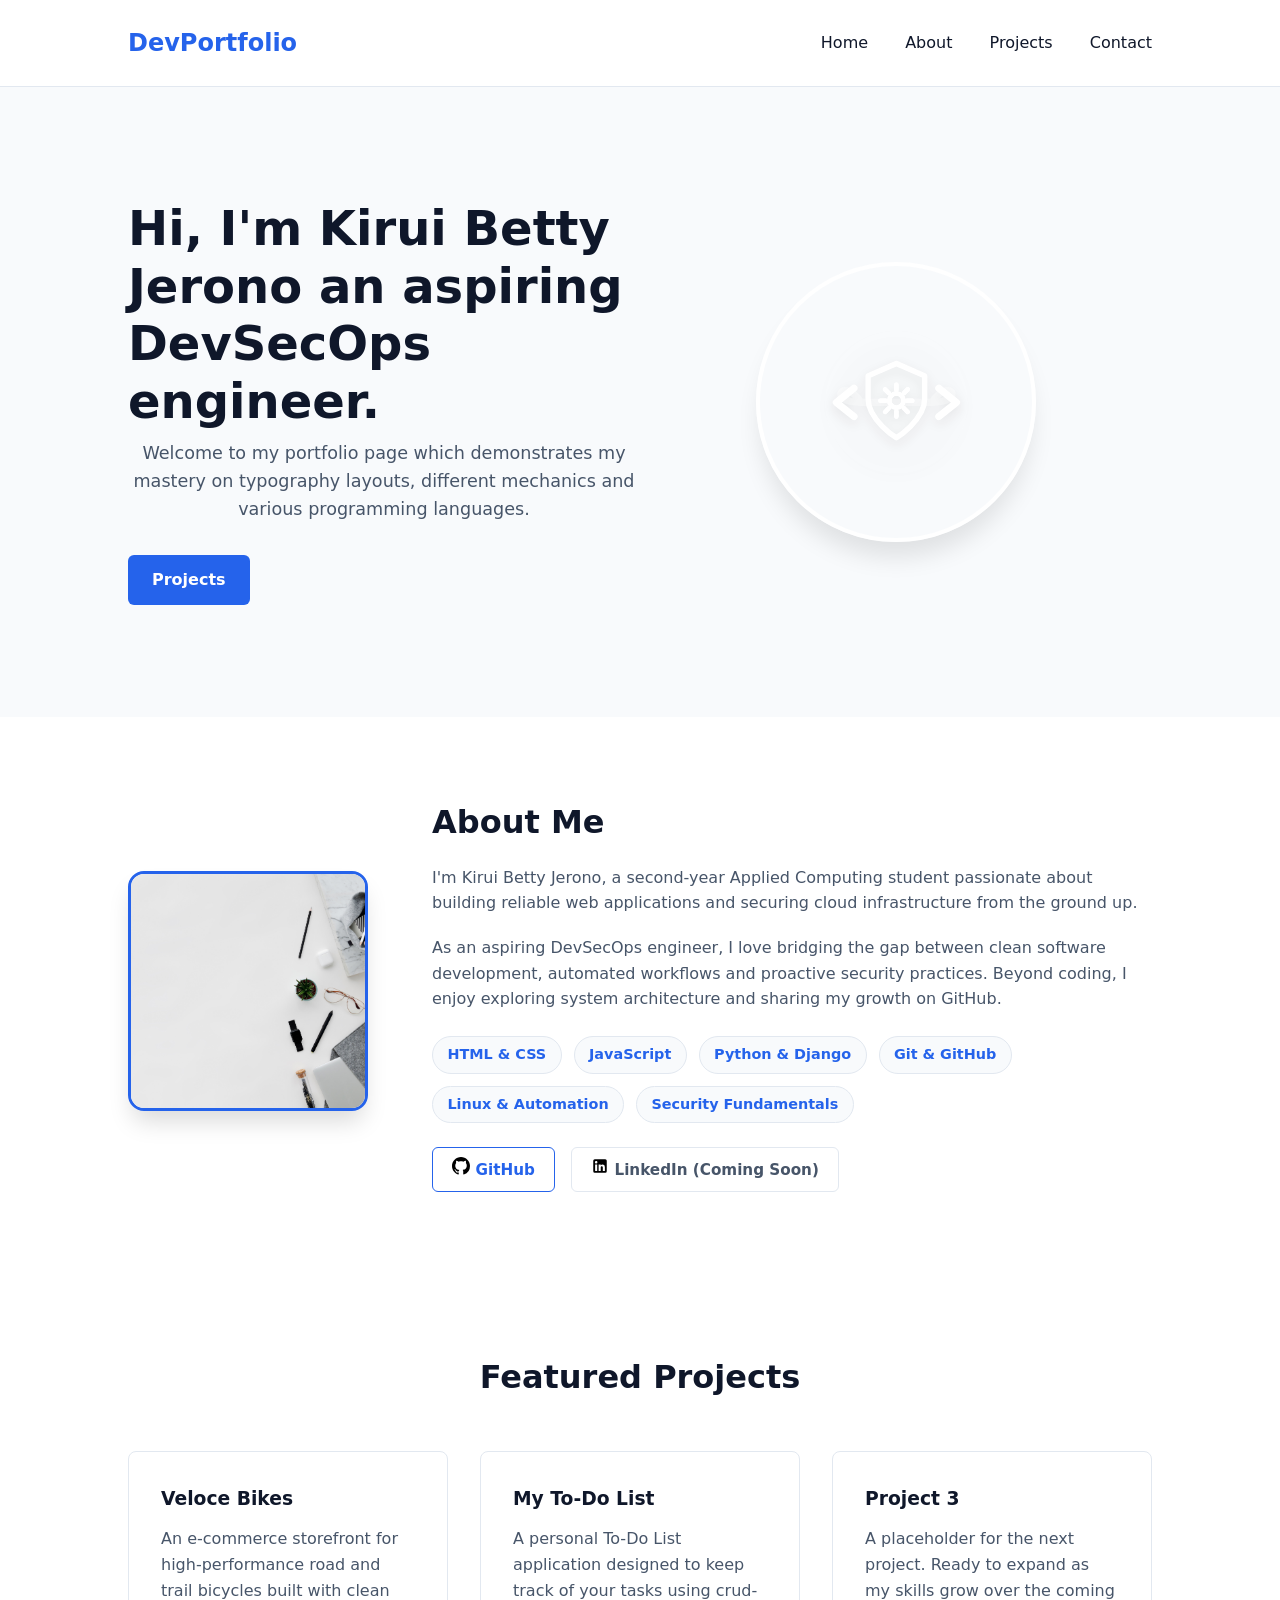
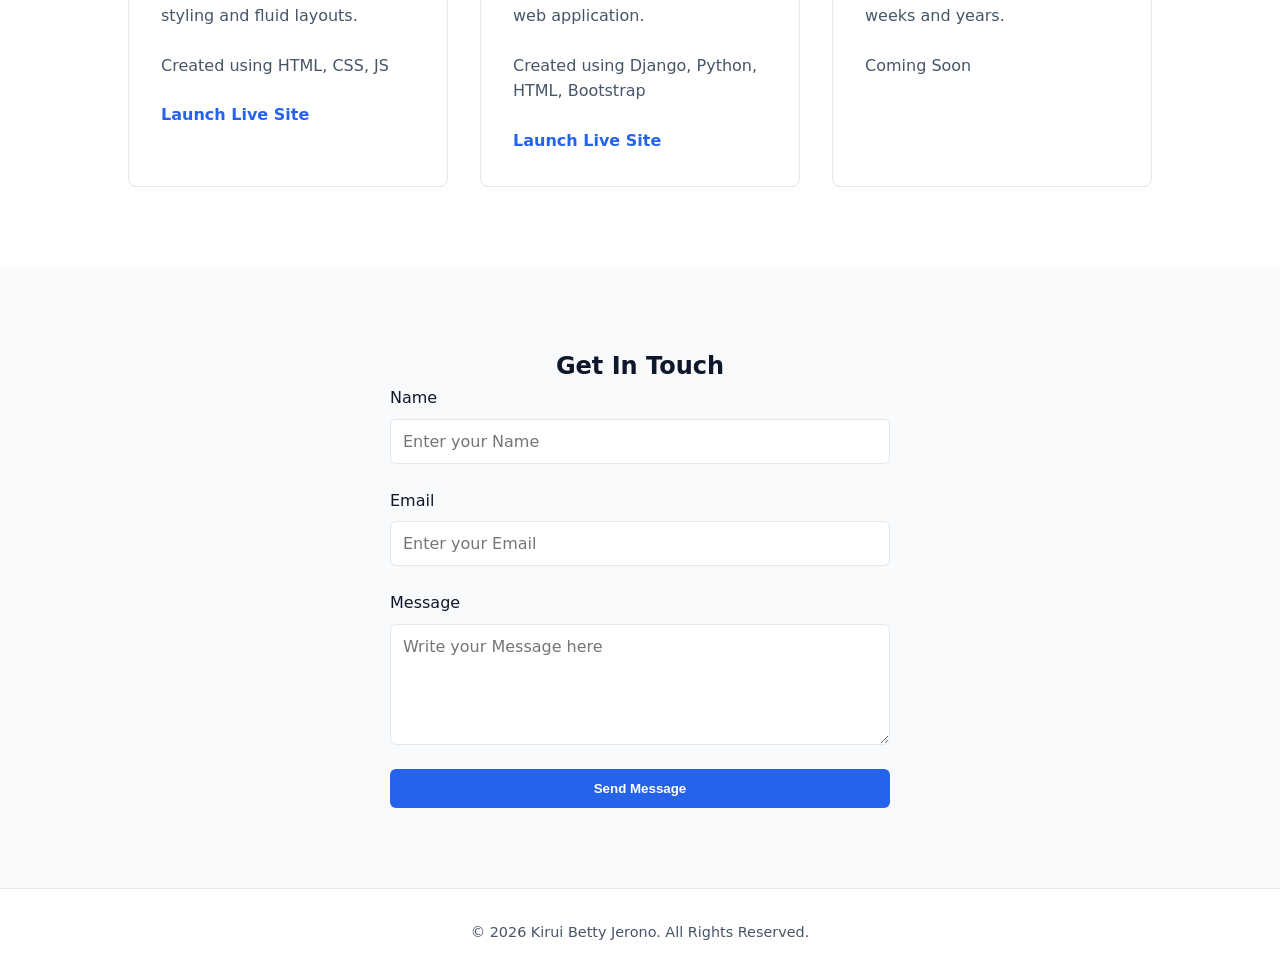
==== commit c70b0c22: "Adding SVG on the central gear to make it rotate." ====
--- a/index.html
+++ b/index.html
@@ -5,7 +5,7 @@
     <meta name="viewport" content="width=device-width, initial-scale=1.0">
     <title>Portfolio</title>
     <link rel="stylesheet" href="style.css">
-    <link rel="icon" type="image/jpg" href="images/Avatar.jpg">
+    <link rel="icon" type="image/svg+xml" href="./favicon.svg"> 
 </head>
 <body>
     
@@ -50,6 +50,11 @@
                         <path d="M50 40 L50 43 M50 55 L50 58 M41 49 L44 49 M56 49 L59 49 M43.6 42.6 L45.8 44.8 M54.2 53.2 L56.4 55.4 M43.6 55.4 L45.8 53.2 M54.2 44.8 L56.4 42.6" 
                               stroke="#ffffff" stroke-width="2.5" stroke-linecap="round" />
                         <circle cx="50" cy="49" r="4" fill="none" stroke="#ffffff" stroke-width="2.5" />
+                        <g class="gear-group">
+                            <path d="M50 40 L50 43 M50 55 L50 58 M41 49 L44 49 M56 49 L59 49 M43.6 42.6 L45.8 44.8 M54.2 53.2 L56.4 55.4 M43.6 55.4 L45.8 53.2 M54.2 44.8 L56.4 42.6" 
+                                  stroke="#ffffff" stroke-width="2.5" stroke-linecap="round" />
+                            <circle cx="50" cy="49" r="4" fill="none" stroke="#ffffff" stroke-width="2.5"/>
+                        </g>
                         
                         <!-- Code Brackets (Dev / Development) -->
                         <path d="M26 42 L16 50 L26 58" fill="none" stroke="#ffffff" stroke-width="4" stroke-linecap="round" stroke-linejoin="round" />
--- a/style.css
+++ b/style.css
@@ -128,6 +128,7 @@
     align-items: center;
     box-shadow: 0 20px 25px -5px rgba(0, 0, 0, 0.1);
     border: 4px solid var(--card-bg);
+    transition: transform 0.3s ease, box-shadow 0.3s ease;
 }
 .avatar-placeholder span{
     color: #ffffff;
@@ -140,6 +141,17 @@
     height: 100%;
     object-fit: cover;
     border-radius: 50%;
+}
+.avatar-placeholder:hover{
+    transform: translateY(-4px);
+    box-shadow: 0 20px 35px rgba(59, 130, 246, 0.35);
+}
+.gear-group{
+    transform-origin: 50px 49px;
+    transition: transform 0.8s ease-in-out;
+}
+.avatar-placeholder:hover .gear-group{
+    transform: rotate(180deg);
 }
 .devsecops-svg{
     width: 65%;
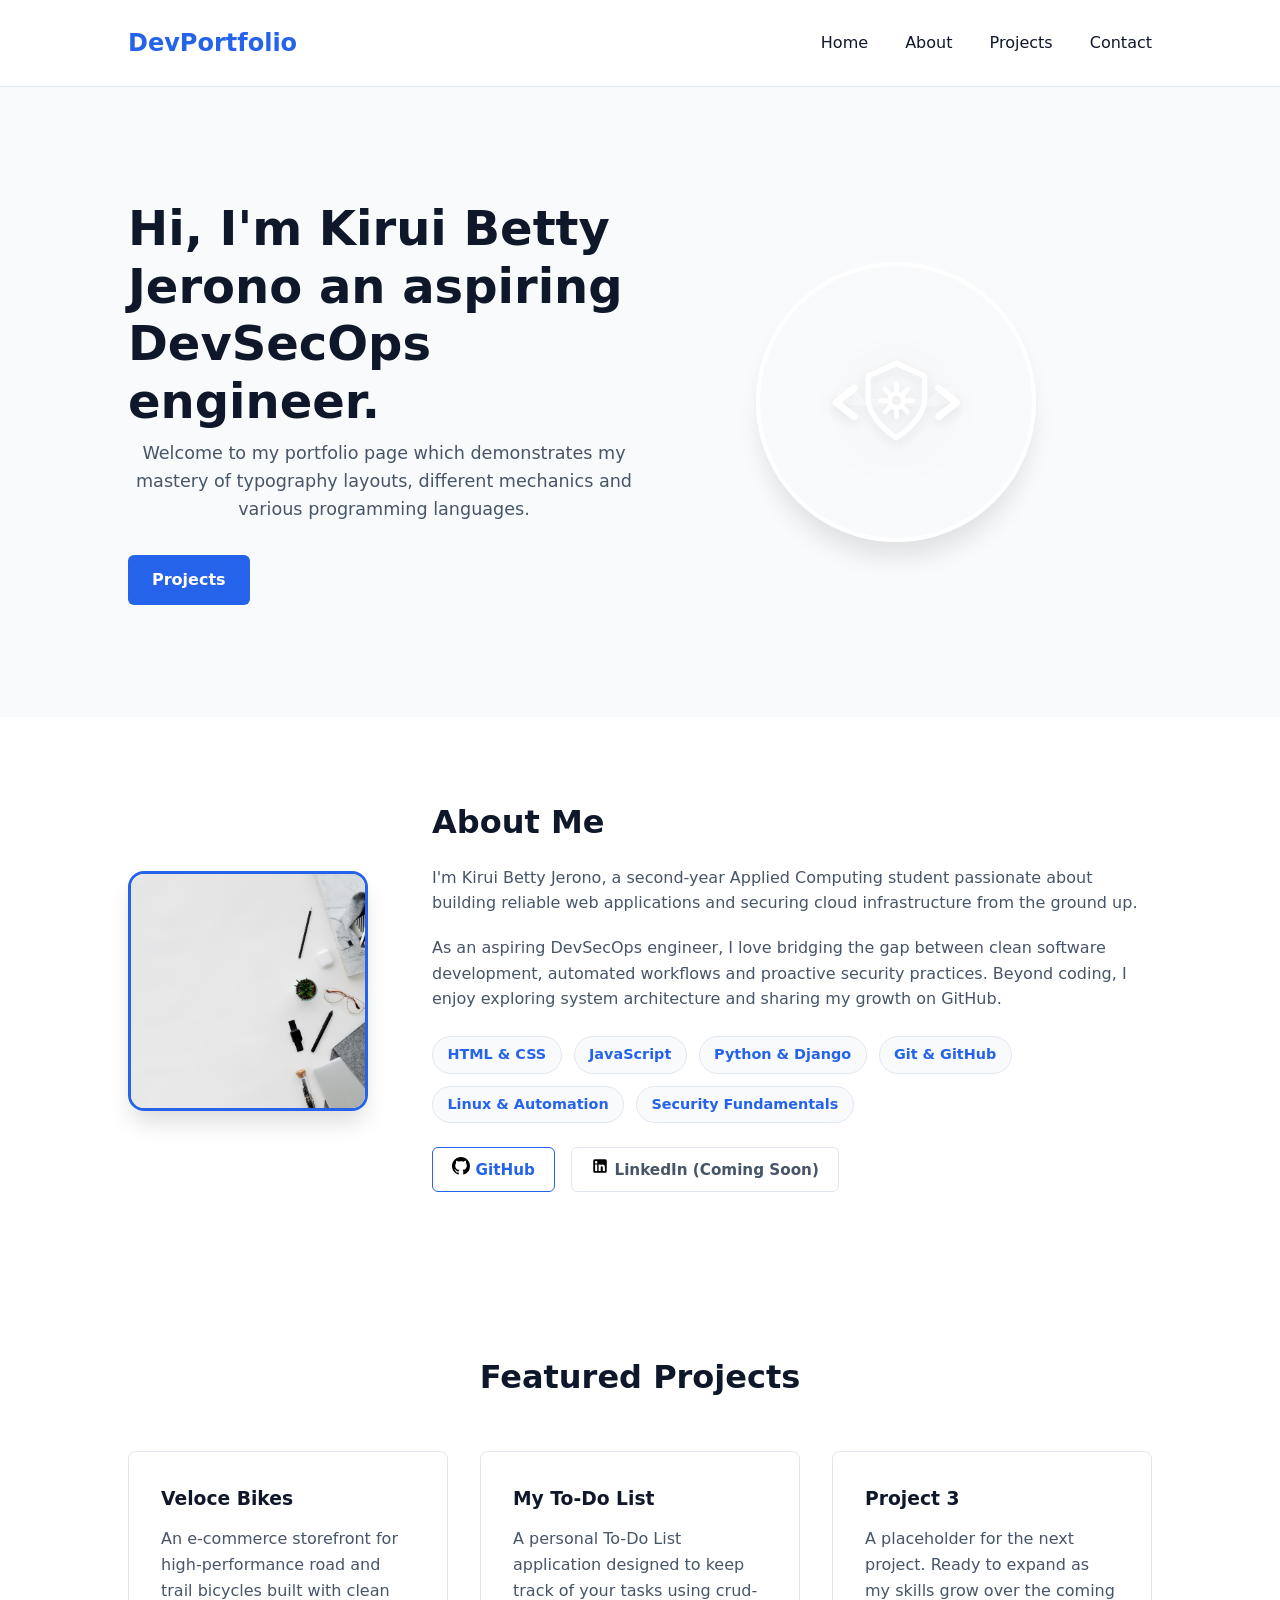
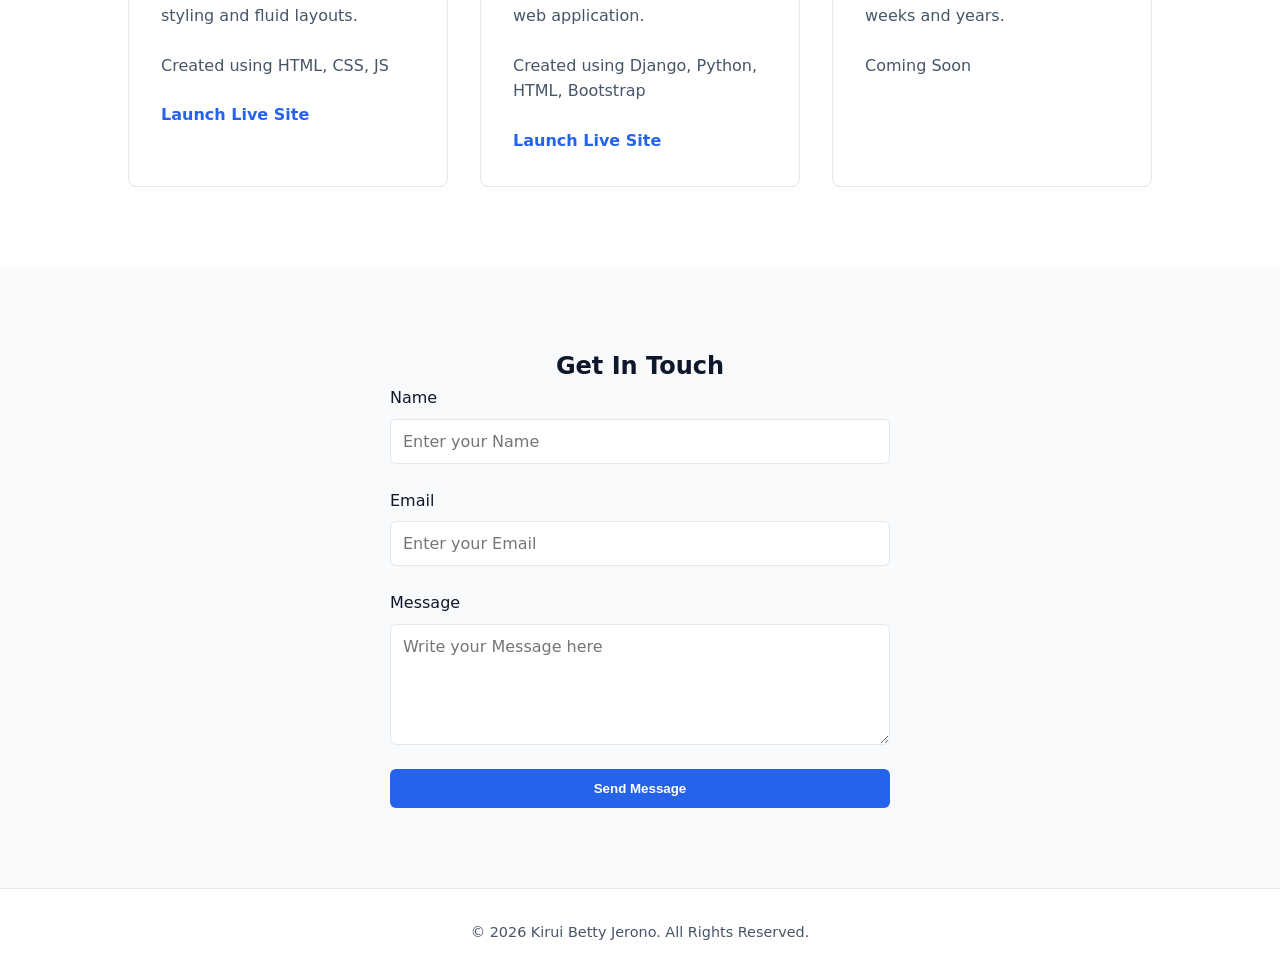
==== commit 37a01f98: "Adding a title for the DevSecOps vector graphic." ====
--- a/index.html
+++ b/index.html
@@ -25,7 +25,7 @@
          <section id="home" class="hero-section">
             <div class="hero-content">
                 <h1>Hi, I'm Kirui Betty Jerono an aspiring DevSecOps engineer.</h1>
-                <p>Welcome to my portfolio page which demonstrates my mastery on typography layouts, different mechanics and various programming languages.</p>
+                <p>Welcome to my portfolio page which demonstrates my mastery of typography layouts, different mechanics and various programming languages.</p>
                 <a href="#projects" class="btn">Projects</a>
             </div>
 
@@ -35,6 +35,10 @@
 
                     <!-- Inline DevSecOps Vector Graphics -->
                      <svg xmlns="http://w3.org" viewBox="0 0 100 100" class="devsecops-svg">
+
+                        <!-- Title to the DevSecOps Vector image -->
+                        <title id="devsecops-title">DevSecOps Icon: Code brackets for development, Spinning gear for automation, Shield for security and Infinity loop for continuous delivery</title>
+
                         <!-- Glowing background design element -->
                         <circle cx="50" cy="50" r="40" fill="rgba(255, 255, 255, 0.1)" />
 
